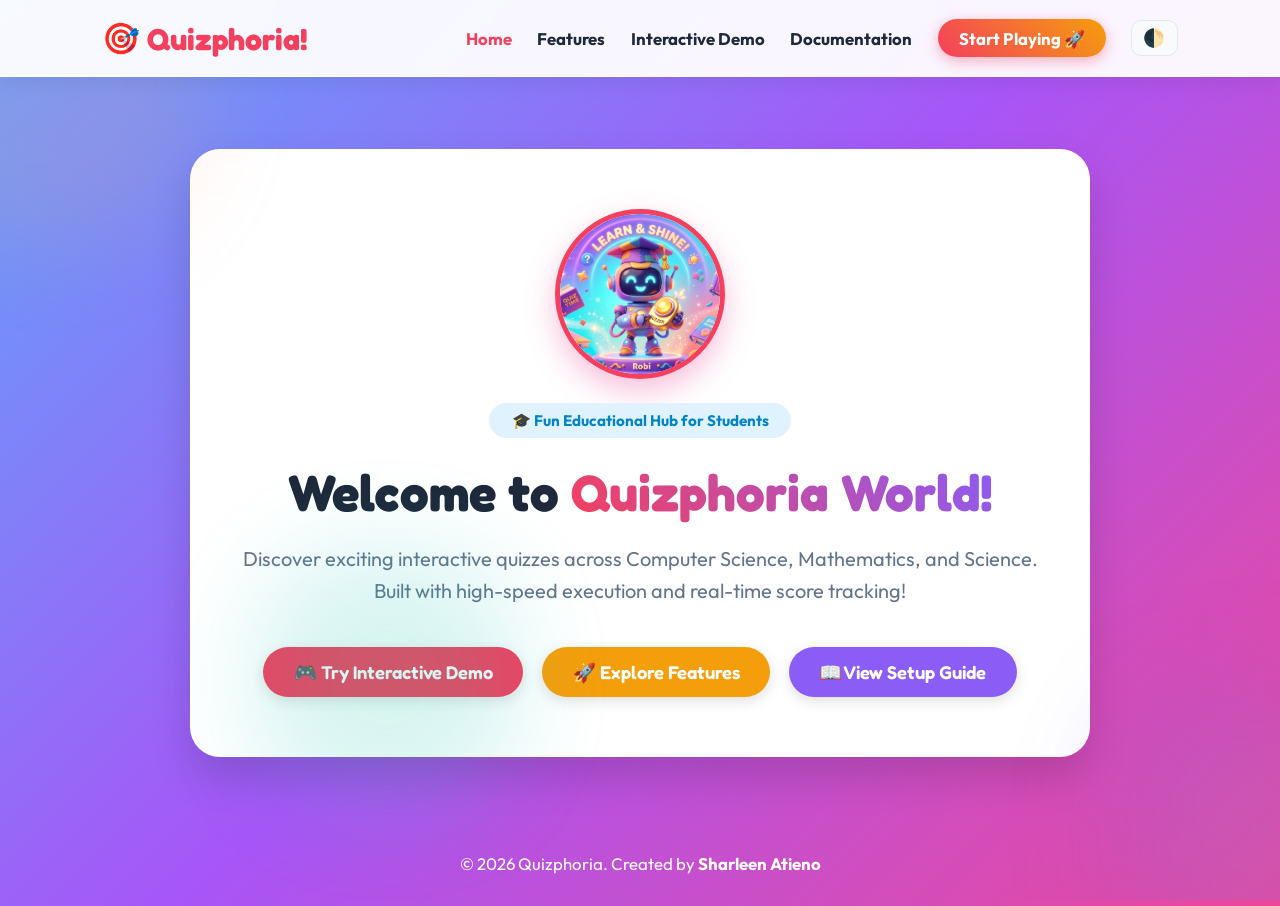
==== public/index.html @ 5a48c1db "feat: comprehensive audit remediation, security hardening, full test suite, and visual overhaul - Sa" ====
<!DOCTYPE html>
<html lang="en">
<head>
  <meta charset="UTF-8">
  <meta name="viewport" content="width=device-width, initial-scale=1.0">
  <title>Quizphoria | Supercharging Student Learning</title>
  <link rel="stylesheet" href="style.css">
</head>
<body>

  <nav class="navbar">
    <a href="index.html" class="logo"><span class="mascot">🎯</span> Quizphoria!</a>
    <ul class="nav-links">
      <li><a href="index.html" class="active">Home</a></li>
      <li><a href="features.html">Features</a></li>
      <li><a href="demo.html">Interactive Demo</a></li>
      <li><a href="docs.html">Documentation</a></li>
      <li><a href="demo.html" class="btn-nav">Start Playing 🚀</a></li>
      <li><button class="theme-toggle-btn theme-toggle" title="Toggle theme">🌓</button></li>
    </ul>
  </nav>

  <header class="hero">
    <div class="hero-card">
      <div class="hero-mascot-wrapper">
        <img src="images/hero_mascot.jpg" alt="Quizphoria Robot Mascot" class="hero-mascot-img">
      </div>
      <span class="hero-badge">🎓 Fun Educational Hub for Students</span>
      <h1>Welcome to <span class="sparkle">Quizphoria World!</span></h1>
      <p>Discover exciting interactive quizzes across Computer Science, Mathematics, and Science. Built with high-speed execution and real-time score tracking!</p>
      
      <div class="btn-group">
        <a href="demo.html" class="btn btn-pink">🎮 Try Interactive Demo</a>
        <a href="features.html" class="btn btn-yellow">🚀 Explore Features</a>
        <a href="docs.html" class="btn btn-purple">📖 View Setup Guide</a>
      </div>
    </div>
  </header>

  <footer class="footer">
    <p>&copy; 2026 Quizphoria. Created by <strong>Sharleen Atieno</strong></p>
  </footer>

  <script src="ui.js"></script>
</body>
</html>
---- public/style.css ----
@import url('https://fonts.googleapis.com/css2?family=Fredoka:wght@400;600;700&family=Outfit:wght@400;500;600;700;800&display=swap');

:root {
  --bg-gradient: linear-gradient(135deg, #60a5fa 0%, #a855f7 50%, #ec4899 100%);
  --nav-bg: rgba(255, 255, 255, 0.94);
  --card-bg: #ffffff;
  --card-border: rgba(255, 255, 255, 0.8);
  --card-shadow: 0 20px 40px rgba(0, 0, 0, 0.15);
  --text-main: #1e293b;
  --text-muted: #64748b;
  --surface-muted: #f8fafc;
  --surface-border: #e2e8f0;
  --input-bg: #ffffff;
  --primary-pink: #f43f5e;
  --primary-purple: #8b5cf6;
  --primary-yellow: #f59e0b;
  --primary-green: #10b981;
  --primary-blue: #06b6d4;
  --radius: 20px;
}

/* Dark mode theme overrides */
.dark {
  --bg-gradient: linear-gradient(135deg, #090d16 0%, #15102a 50%, #200d28 100%);
  --nav-bg: rgba(15, 23, 42, 0.92);
  --card-bg: #1e293b;
  --card-border: rgba(255, 255, 255, 0.08);
  --card-shadow: 0 20px 45px rgba(0, 0, 0, 0.55);
  --text-main: #f8fafc;
  --text-muted: #94a3b8;
  --surface-muted: #0f172a;
  --surface-border: #334155;
  --input-bg: #0f172a;
}

* {
  margin: 0;
  padding: 0;
  box-sizing: border-box;
}

body {
  background: var(--bg-gradient);
  font-family: 'Outfit', sans-serif;
  color: var(--text-main);
  min-height: 100vh;
  position: relative;
  transition: background 0.3s ease, color 0.2s ease;
}

/* Background floating decorative shapes */
.bg-shapes {
  position: fixed;
  left: 0; top: 0; right: 0; bottom: 0;
  z-index: 0;
  pointer-events: none;
  overflow: hidden;
}

.bg-shapes .shape {
  position: absolute;
  width: 320px;
  height: 320px;
  border-radius: 40%;
  filter: blur(50px);
  opacity: 0.18;
  animation: floaty 12s ease-in-out infinite;
}

.bg-shapes .shape.s1 { left: -120px; top: -80px; background: radial-gradient(circle, #ff80bf, #ffb86b); animation-delay: 0s; }
.bg-shapes .shape.s2 { right: -140px; bottom: -90px; background: radial-gradient(circle, #60a5fa, #7c3aed); animation-delay: 2s; }
.bg-shapes .shape.s3 { left: 20%; bottom: 10%; background: radial-gradient(circle, #34d399, #06b6d4); width: 260px; height: 260px; animation-delay: 4s; }

/* --- NAVBAR --- */
.navbar {
  display: flex;
  justify-content: space-between;
  align-items: center;
  padding: 1.2rem 8%;
  background: var(--nav-bg);
  backdrop-filter: blur(12px);
  position: sticky;
  top: 0;
  z-index: 100;
  box-shadow: 0 4px 20px rgba(0, 0, 0, 0.08);
  border-bottom: 1px solid var(--card-border);
}

.logo {
  font-family: 'Fredoka', sans-serif;
  font-size: 1.9rem;
  font-weight: 700;
  color: var(--primary-pink);
  text-decoration: none;
  display: inline-flex;
  align-items: center;
  gap: 0.4rem;
}

.mascot {
  cursor: pointer;
  user-select: none;
}

.nav-links {
  display: flex;
  list-style: none;
  gap: 1.6rem;
  align-items: center;
}

.nav-links a {
  text-decoration: none;
  color: var(--text-main);
  font-weight: 700;
  font-size: 1.05rem;
  transition: transform 0.2s, color 0.2s;
}

.nav-links a:hover,
.nav-links a.active {
  color: var(--primary-pink);
}

.btn-nav {
  background: linear-gradient(45deg, var(--primary-pink), var(--primary-yellow));
  color: white !important;
  padding: 0.55rem 1.3rem;
  border-radius: 50px;
  box-shadow: 0 4px 14px rgba(244, 63, 94, 0.4);
}

.theme-toggle {
  background: var(--surface-muted);
  color: var(--text-main);
  border: 1px solid var(--surface-border);
  padding: 0.4rem 0.7rem;
  border-radius: 10px;
  cursor: pointer;
  font-size: 1.1rem;
  transition: transform 0.2s ease;
}

.theme-toggle:hover {
  transform: translateY(-2px);
}

/* --- HERO SECTION --- */
.hero {
  padding: 4.5rem 8% 3rem;
  text-align: center;
  display: flex;
  justify-content: center;
}

.hero-card {
  background: var(--card-bg);
  color: var(--text-main);
  border-radius: 30px;
  padding: 3.5rem 2.5rem;
  max-width: 900px;
  box-shadow: var(--card-shadow);
  border: 4px solid var(--card-border);
}

.hero-mascot-wrapper {
  margin-bottom: 1.5rem;
  display: flex;
  justify-content: center;
}

.hero-mascot-img {
  width: 170px;
  height: 170px;
  object-fit: cover;
  border-radius: 50%;
  border: 5px solid var(--primary-pink);
  box-shadow: 0 12px 30px rgba(236, 72, 153, 0.35);
  animation: floaty 4s ease-in-out infinite;
  transition: transform 0.3s ease;
}

.hero-mascot-img:hover {
  transform: scale(1.08) rotate(3deg);
}

.hero-badge {
  display: inline-block;
  background: #e0f2fe;
  color: #0284c7;
  padding: 0.5rem 1.4rem;
  border-radius: 50px;
  font-weight: 700;
  font-size: 0.95rem;
  margin-bottom: 1.5rem;
}

.hero h1 {
  font-family: 'Fredoka', sans-serif;
  font-size: 3.2rem;
  line-height: 1.2;
  margin-bottom: 1.2rem;
}

.sparkle {
  color: var(--primary-pink);
  background: linear-gradient(45deg, var(--primary-pink), var(--primary-purple));
  -webkit-background-clip: text;
  -webkit-text-fill-color: transparent;
}

.hero p {
  font-size: 1.25rem;
  color: var(--text-muted);
  margin-bottom: 2.5rem;
  line-height: 1.6;
}

.btn-group {
  display: flex;
  gap: 1.2rem;
  justify-content: center;
  flex-wrap: wrap;
}

.btn {
  padding: 0.85rem 1.9rem;
  border-radius: 50px;
  text-decoration: none;
  font-family: 'Fredoka', sans-serif;
  font-size: 1.15rem;
  font-weight: 600;
  transition: all 0.25s ease;
  display: inline-flex;
  align-items: center;
  gap: 0.5rem;
  cursor: pointer;
  border: none;
  box-shadow: 0 4px 14px rgba(0, 0, 0, 0.12);
}

.btn-pink { background: var(--primary-pink); color: white; }
.btn-yellow { background: var(--primary-yellow); color: white; }
.btn-purple { background: var(--primary-purple); color: white; }

.btn:hover {
  transform: translateY(-3px) scale(1.03);
}

/* --- PAGE CONTAINER & HEADERS --- */
.page-container {
  padding: 3.5rem 8%;
  max-width: 1200px;
  margin: 0 auto;
  position: relative;
  z-index: 1;
}

.page-header {
  text-align: center;
  color: white;
  margin-bottom: 3rem;
}

.page-header h1 {
  font-family: 'Fredoka', sans-serif;
  font-size: 3rem;
  text-shadow: 0 4px 12px rgba(0, 0, 0, 0.25);
  margin-bottom: 0.5rem;
}

.page-header p {
  font-size: 1.3rem;
  opacity: 0.95;
}

/* --- FEATURE CARDS GRID --- */
.feature-grid {
  display: grid;
  grid-template-columns: repeat(auto-fit, minmax(320px, 1fr));
  gap: 2.5rem;
}

.feature-card {
  background: var(--card-bg);
  border-radius: var(--radius);
  overflow: hidden;
  box-shadow: var(--card-shadow);
  border: 1px solid var(--card-border);
  transition: transform 0.3s ease, box-shadow 0.3s ease;
  display: flex;
  flex-direction: column;
}

.feature-card:hover {
  transform: translateY(-8px);
}

.feature-img {
  width: 100%;
  height: 200px;
  object-fit: cover;
  transition: transform 0.5s ease;
}

.feature-card:hover .feature-img {
  transform: scale(1.05);
}

.feature-content {
  padding: 1.8rem;
  flex-grow: 1;
}

.feature-tag {
  display: inline-block;
  padding: 0.3rem 0.85rem;
  border-radius: 50px;
  font-size: 0.8rem;
  font-weight: 800;
  text-transform: uppercase;
  margin-bottom: 0.8rem;
}

.tag-science { background: #dcfce7; color: #15803d; }
.tag-math { background: #fef3c7; color: #b45309; }
.tag-tech { background: #e0e7ff; color: #4338ca; }

.feature-content h3 {
  font-family: 'Fredoka', sans-serif;
  font-size: 1.6rem;
  margin-bottom: 0.6rem;
  color: var(--text-main);
}

.feature-content p {
  color: var(--text-muted);
  font-size: 1rem;
  line-height: 1.6;
}

/* --- QUIZ CONTAINER --- */
.quiz-wrapper {
  background: var(--card-bg);
  color: var(--text-main);
  border-radius: 28px;
  padding: 2.8rem 2.4rem;
  max-width: 760px;
  margin: 0 auto;
  box-shadow: var(--card-shadow);
  border: 4px solid var(--card-border);
  position: relative;
}

.quiz-top {
  display: flex;
  justify-content: space-between;
  align-items: center;
  margin-bottom: 1.5rem;
}

.pill {
  background: var(--surface-muted);
  padding: 0.45rem 1.1rem;
  border-radius: 50px;
  font-weight: 700;
  color: var(--primary-purple);
  border: 1px solid var(--surface-border);
  font-size: 0.95rem;
}

.progress-bar {
  width: 100%;
  height: 12px;
  background: var(--surface-muted);
  border: 1px solid var(--surface-border);
  border-radius: 999px;
  overflow: hidden;
  margin-bottom: 1.2rem;
}

.progress-fill {
  height: 100%;
  width: 0%;
  background: linear-gradient(90deg, var(--primary-pink), var(--primary-yellow));
  transition: width 350ms ease-in-out;
}

.question-text {
  font-family: 'Fredoka', sans-serif;
  font-size: 1.7rem;
  margin-bottom: 1.5rem;
  color: var(--text-main);
  line-height: 1.35;
}

.hint-box {
  background: var(--surface-muted);
  border-left: 4px solid var(--primary-yellow);
  padding: 0.75rem 1rem;
  border-radius: 8px;
  color: var(--text-muted);
  font-size: 0.95rem;
  margin-bottom: 1.5rem;
}

.options-list {
  display: grid;
  gap: 1rem;
}

.opt-btn {
  background: var(--surface-muted);
  border: 2px solid var(--surface-border);
  color: var(--text-main);
  border-radius: 16px;
  padding: 1.1rem 1.3rem;
  font-size: 1.15rem;
  font-family: 'Outfit', sans-serif;
  font-weight: 600;
  text-align: left;
  cursor: pointer;
  transition: all 0.2s ease;
  width: 100%;
}

.opt-btn:hover:not([disabled]) {
  border-color: var(--primary-pink);
  background: rgba(244, 63, 94, 0.08);
  transform: translateY(-2px);
}

.opt-btn.selected {
  border-color: var(--primary-purple) !important;
  background: rgba(139, 92, 246, 0.15) !important;
  box-shadow: 0 0 0 2px var(--primary-purple);
}

.opt-btn.correct {
  background: #dcfce7 !important;
  border-color: var(--primary-green) !important;
  color: #15803d !important;
}

.opt-btn.incorrect {
  background: #ffe4e6 !important;
  border-color: var(--primary-pink) !important;
  color: #9f1239 !important;
}

/* Category & player input bar */
.quiz-controls {
  display: flex;
  gap: 1rem;
  align-items: center;
  margin-bottom: 1.5rem;
  flex-wrap: wrap;
}

#category-select,
#player-name,
#api-category,
#api-payload {
  background: var(--input-bg);
  color: var(--text-main);
  border: 1px solid var(--surface-border);
  padding: 0.6rem 1rem;
  border-radius: 12px;
  font-family: 'Outfit', sans-serif;
  font-size: 1rem;
}

#category-select:focus,
#player-name:focus,
#api-category:focus,
#api-payload:focus {
  outline: none;
  border-color: var(--primary-purple);
  box-shadow: 0 0 0 3px rgba(139, 92, 246, 0.2);
}

/* Leaderboard */
#leaderboard {
  background: var(--surface-muted);
  border: 1px solid var(--surface-border);
  color: var(--text-main);
  border-radius: 16px;
  padding: 1.2rem 1.4rem;
  box-shadow: 0 4px 15px rgba(0, 0, 0, 0.05);
}

#leaderboard ol {
  padding-left: 1.4rem;
}

#leaderboard li {
  margin: 0.6rem 0;
  font-size: 1.05rem;
}

/* Results breakdown */
.results-review {
  margin-top: 1.8rem;
  text-align: left;
  display: flex;
  flex-direction: column;
  gap: 0.9rem;
}

.review-item {
  background: var(--surface-muted);
  border: 1px solid var(--surface-border);
  padding: 1rem 1.2rem;
  border-radius: 14px;
}

.review-item.pass {
  border-left: 5px solid var(--primary-green);
}

.review-item.fail {
  border-left: 5px solid var(--primary-pink);
}

.review-item h4 {
  font-size: 1.1rem;
  margin-bottom: 0.4rem;
  color: var(--text-main);
}

.review-item p {
  font-size: 0.95rem;
  color: var(--text-muted);
  margin-top: 0.2rem;
}

/* Docs interactive test box */
.api-box {
  background: var(--card-bg);
  border: 1px solid var(--surface-border);
  color: var(--text-main);
  border-radius: 14px;
  padding: 1.4rem;
  box-shadow: var(--card-shadow);
}

#confetti-canvas {
  position: fixed;
  left: 0;
  top: 0;
  width: 100%;
  height: 100%;
  pointer-events: none;
  z-index: 2000;
}

/* --- FOOTER --- */
.footer {
  text-align: center;
  padding: 3rem 1rem 2rem;
  color: white;
  font-size: 1.05rem;
  position: relative;
  z-index: 1;
}

/* Animations */
@keyframes floaty {
  0% { transform: translateY(0px); }
  50% { transform: translateY(-10px); }
  100% { transform: translateY(0px); }
}

@media (max-width: 768px) {
  .navbar { padding: 1rem 5%; }
  .nav-links { gap: 0.8rem; font-size: 0.95rem; }
  .hero h1 { font-size: 2.3rem; }
  .page-header h1 { font-size: 2.2rem; }
  .quiz-wrapper { padding: 1.8rem 1.4rem; }
  .question-text { font-size: 1.35rem; }
  .opt-btn { font-size: 1.05rem; padding: 0.9rem 1rem; }
}
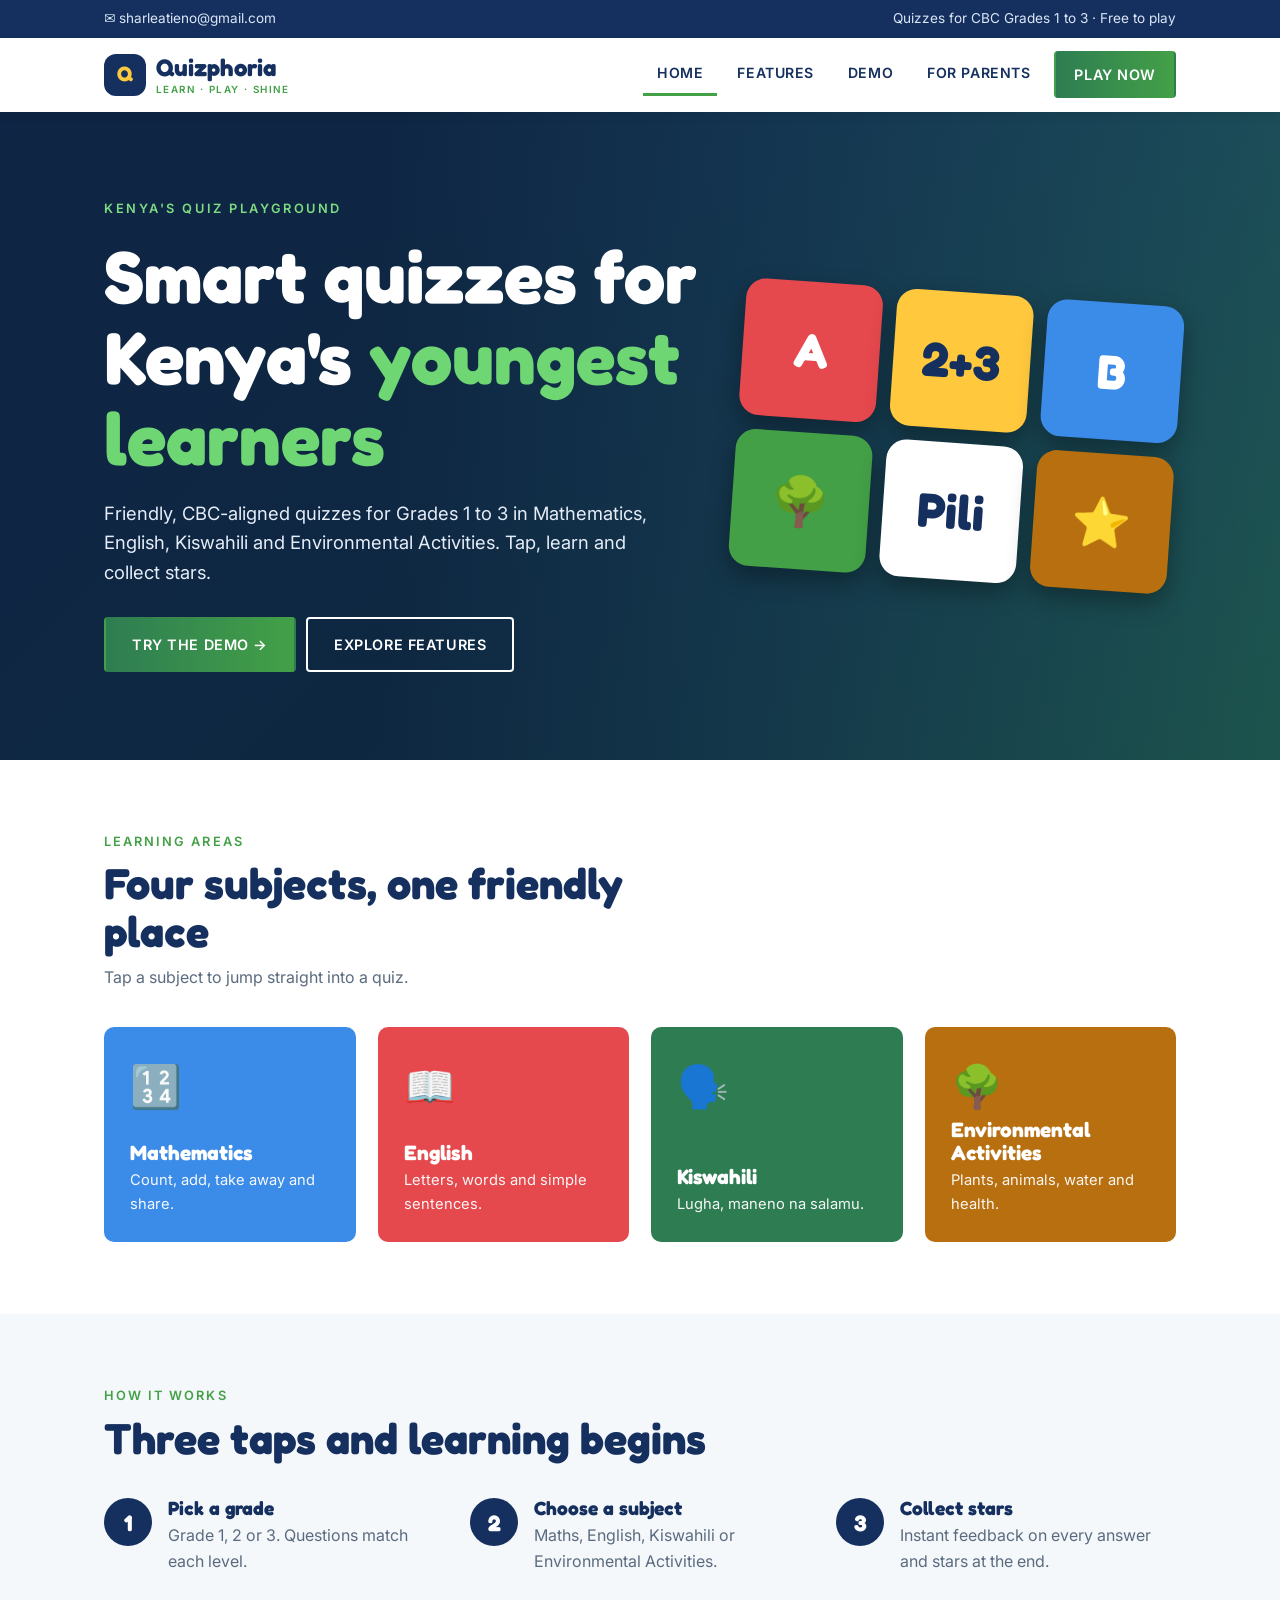
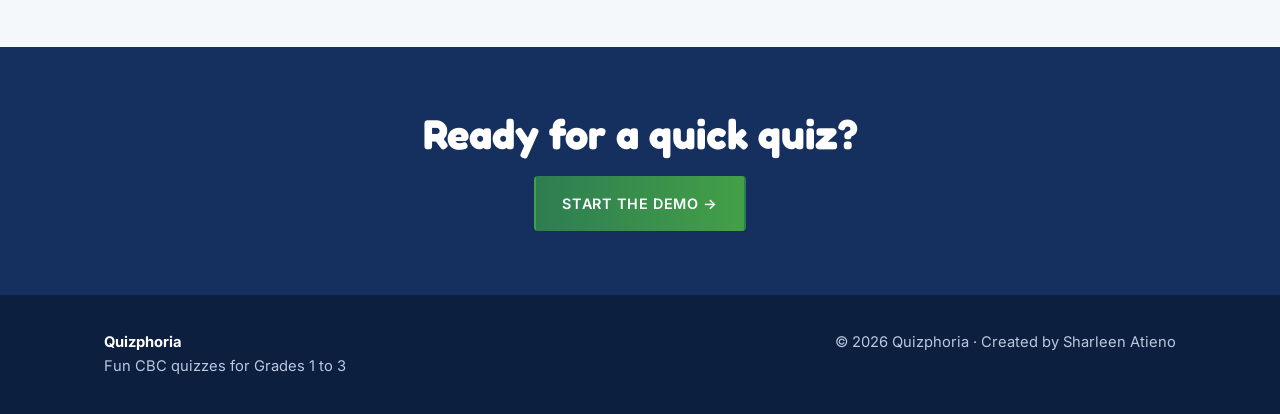
==== commit 95482aac: "Redesign Quizphoria for CBC lower primary" ====
--- a/public/index.html
+++ b/public/index.html
@@ -1,46 +1,240 @@
 <!DOCTYPE html>
 <html lang="en">
 <head>
-  <meta charset="UTF-8">
-  <meta name="viewport" content="width=device-width, initial-scale=1.0">
-  <title>Quizphoria | Supercharging Student Learning</title>
-  <link rel="stylesheet" href="style.css">
+<meta charset="UTF-8">
+<meta name="viewport" content="width=device-width, initial-scale=1">
+<title>Quizphoria – Smart quizzes for Kenya's young learners</title>
+<link href="https://fonts.googleapis.com/css2?family=Fredoka:wght@500;600;700&family=Inter:wght@400;500;600&display=swap" rel="stylesheet">
+<style>
+:root{--navy:#15305f;--navy2:#0c1f3f;--green:#43a047;--green2:#2e7d52;--sun:#ffc83d;--red:#e5484d;--sky:#3b8be8;--ink:#1b2a3d;--mute:#5b6b7f;--bg:#f5f8fb;--hero:linear-gradient(135deg,#2a5fa8,#2e8a5f)}
+*{box-sizing:border-box}html{scroll-behavior:smooth}
+body{margin:0;font-family:Inter,system-ui,sans-serif;color:var(--ink);background:#fff;line-height:1.6}
+h1,h2,h3,.logo{font-family:Fredoka,system-ui,sans-serif;line-height:1.1;margin:0}
+button{font:inherit;cursor:pointer}a{color:inherit}
+:focus-visible{outline:3px solid var(--sky);outline-offset:3px}
+.wrap{max-width:1120px;margin:auto;padding:0 24px}
+.topbar{background:var(--navy);color:#dbe6f7;font-size:.85rem;padding:8px 0}.topbar .wrap{display:flex;justify-content:space-between;gap:10px;flex-wrap:wrap}
+header{background:#fff;position:sticky;top:0;z-index:20;box-shadow:0 2px 12px #0001}
+header .wrap{display:flex;align-items:center;justify-content:space-between;height:74px;gap:16px}
+.logo{display:flex;align-items:center;gap:10px;text-decoration:none;color:var(--navy);font-size:1.5rem;font-weight:700}
+.logo i{font-style:normal;display:grid;place-items:center;width:42px;height:42px;border-radius:12px;background:var(--navy);color:var(--sun);font-size:1.3rem}
+.logo small{display:block;font:600 .62rem Inter;letter-spacing:.14em;color:var(--green);margin-top:2px}
+nav{display:flex;align-items:center;gap:6px}
+nav a{padding:8px 14px;font-weight:600;font-size:.88rem;letter-spacing:.04em;text-transform:uppercase;text-decoration:none;color:var(--navy);border-bottom:3px solid transparent}
+nav a.on{border-color:var(--green)}nav a:hover{color:var(--green2)}
+.btn{display:inline-flex;align-items:center;gap:8px;border:2px solid transparent;padding:14px 26px;font-weight:600;letter-spacing:.04em;text-transform:uppercase;font-size:.9rem;text-decoration:none;border-radius:4px}
+.g{background:linear-gradient(90deg,var(--green2),var(--green));color:#fff}.w{border-color:#fff;color:#fff}.n{border-color:var(--navy);color:var(--navy)}
+nav .btn{padding:10px 18px;margin-left:4px}nav .btn.g{color:#fff;border-bottom:2px solid transparent}
+.menu{display:none;background:none;border:2px solid var(--navy);border-radius:6px;padding:6px 12px;color:var(--navy);font-weight:600}
+.page{display:none}.page.on{display:block}
+/* hero */
+.hero{min-height:72vh;display:flex;align-items:center;color:#fff;background:linear-gradient(90deg,#0b1f3ae6 30%,#0b1f3a80),var(--hero);background-size:cover;background-position:center}
+.hero .wrap{display:grid;grid-template-columns:1.15fr .85fr;gap:40px;align-items:center;padding-top:60px;padding-bottom:60px}
+.kick{color:#7ddc82;font-weight:600;letter-spacing:.2em;font-size:.8rem;text-transform:uppercase;margin-bottom:16px}
+.hero h1{font-size:clamp(2.5rem,6.5vw,4.6rem);font-weight:700}.hero h1 b{color:#6fd674}
+.hero p{font-size:1.15rem;max-width:46ch;margin:20px 0 30px;color:#e5edf8}.hero .btn+.btn{margin-left:10px}
+.tiles{display:grid;grid-template-columns:repeat(3,1fr);gap:14px;transform:rotate(4deg)}
+.tiles span{aspect-ratio:1;display:grid;place-items:center;border-radius:20px;font:700 clamp(1.8rem,4vw,3rem) Fredoka;color:#fff;box-shadow:0 10px 24px #0005}
+.tiles span:nth-child(1){background:var(--red)}.tiles span:nth-child(2){background:var(--sun);color:var(--navy)}.tiles span:nth-child(3){background:var(--sky)}
+.tiles span:nth-child(4){background:var(--green)}.tiles span:nth-child(5){background:#fff;color:var(--navy)}.tiles span:nth-child(6){background:#b86f0f}
+/* sections */
+section.s{padding:72px 0}.alt{background:var(--bg)}
+.head{max-width:620px;margin-bottom:36px}.head h2{font-size:clamp(1.9rem,4vw,2.7rem);color:var(--navy)}.head p{color:var(--mute);margin:10px 0 0}
+.eyebrow{color:var(--green);font-weight:600;font-size:.8rem;letter-spacing:.16em;text-transform:uppercase;margin-bottom:8px}
+.grid{display:grid;grid-template-columns:repeat(auto-fit,minmax(240px,1fr));gap:22px}
+.sub{border:0;text-align:left;border-radius:10px;padding:26px;color:#fff;min-height:200px;display:flex;flex-direction:column;justify-content:space-between;font-family:inherit}
+.sub .e{font-size:2.6rem}.sub h3{font-size:1.3rem}.sub p{margin:4px 0 0;font-size:.92rem;opacity:.95}.sub:hover{transform:translateY(-4px)}
+.c1{background:var(--sky)}.c2{background:var(--red)}.c3{background:var(--green2)}.c4{background:#b86f0f}
+.card{background:#fff;border:1px solid #e1e8f0;border-top:5px solid var(--green);padding:26px;border-radius:6px}
+.card:nth-child(3n+2){border-top-color:var(--sky)}.card:nth-child(3n){border-top-color:var(--sun)}
+.card h3{color:var(--navy);font-size:1.25rem;margin-bottom:6px}.card p{margin:0;color:var(--mute)}
+.steps{display:grid;grid-template-columns:repeat(auto-fit,minmax(230px,1fr));gap:26px;counter-reset:s}
+.step{counter-increment:s;padding-left:64px;position:relative}
+.step:before{content:counter(s);position:absolute;left:0;top:0;width:48px;height:48px;border-radius:50%;background:var(--navy);color:#fff;display:grid;place-items:center;font:700 1.4rem Fredoka}
+.step h3{color:var(--navy);font-size:1.2rem}.step p{margin:4px 0 0;color:var(--mute)}
+.cta{background:var(--navy);color:#fff;text-align:center;padding:64px 24px}.cta h2{font-size:clamp(1.8rem,4vw,2.6rem);margin-bottom:20px}
+/* demo */
+.pgrades{display:flex;gap:12px;flex-wrap:wrap;margin:0 0 20px}
+.grade{width:96px;height:96px;border:2px solid var(--navy);background:#fff;color:var(--navy);border-radius:12px;font-weight:600;line-height:1}
+.grade b{display:block;font:700 2.4rem Fredoka}.grade span{font-size:.8rem}.grade[aria-pressed=true]{background:var(--navy);color:#fff}
+#hint{font-weight:600;color:var(--navy);min-height:1.6em;margin:0 0 14px}
+.pick{display:grid;grid-template-columns:repeat(auto-fit,minmax(190px,1fr));gap:12px}.pick .sub{min-height:76px;flex-direction:row;align-items:center;gap:12px;padding:14px 18px}.pick .sub .e{font-size:1.8rem}.pick h3{font-size:1.05rem}
+#quiz{display:none;background:#fff;border:2px solid var(--navy);border-radius:14px;padding:28px;margin-top:28px;box-shadow:8px 8px 0 var(--navy)}
+.top{display:flex;align-items:center;gap:12px;margin-bottom:14px}.bar{flex:1;height:12px;background:#e1e8f0;border-radius:9px;overflow:hidden}.bar i{display:block;height:100%;width:0;background:var(--green);transition:width .3s}
+.back{background:none;border:2px solid var(--navy);color:var(--navy);border-radius:8px;padding:4px 12px}
+#q{font:600 clamp(1.4rem,4vw,2rem) Fredoka;margin:12px 0 20px}
+.opts{display:grid;grid-template-columns:repeat(auto-fit,minmax(150px,1fr));gap:12px}
+.opt{padding:16px;border-radius:10px;border:2px solid var(--navy);background:#fff;color:var(--navy);font-weight:600;font-size:1.15rem}
+.opt:hover:not(:disabled){background:var(--sun)}.opt.good{background:var(--green);color:#fff;border-color:var(--green)}.opt.bad{background:var(--red);color:#fff;border-color:var(--red)}
+#fb{min-height:2em;font-weight:600;margin:14px 0 8px}
+.next{background:var(--navy);color:#fff;border:0;border-radius:8px;padding:12px 26px;font-weight:600;display:none}
+#end{text-align:center;display:none}#end .stars{font-size:2.6rem}
+footer{background:var(--navy2);color:#b9c8df;padding:36px 0;font-size:.92rem}footer .wrap{display:flex;justify-content:space-between;gap:16px;flex-wrap:wrap}footer b{color:#fff}
+@media (max-width:900px){.hero .wrap{grid-template-columns:1fr}.tiles{max-width:340px;transform:none}.menu{display:block}
+ nav{display:none;position:absolute;left:0;right:0;top:74px;background:#fff;flex-direction:column;align-items:stretch;padding:12px 24px 20px;box-shadow:0 10px 20px #0002}nav.open{display:flex}.hero .btn+.btn{margin:10px 0 0}}
+@media (prefers-reduced-motion:reduce){*{transition:none!important;scroll-behavior:auto!important}}
+</style>
 </head>
 <body>
-
-  <nav class="navbar">
-    <a href="index.html" class="logo"><span class="mascot">🎯</span> Quizphoria!</a>
-    <ul class="nav-links">
-      <li><a href="index.html" class="active">Home</a></li>
-      <li><a href="features.html">Features</a></li>
-      <li><a href="demo.html">Interactive Demo</a></li>
-      <li><a href="docs.html">Documentation</a></li>
-      <li><a href="demo.html" class="btn-nav">Start Playing 🚀</a></li>
-      <li><button class="theme-toggle-btn theme-toggle" title="Toggle theme">🌓</button></li>
-    </ul>
+<div class="topbar"><div class="wrap"><span>✉ sharleatieno@gmail.com</span><span>Quizzes for CBC Grades 1 to 3 · Free to play</span></div></div>
+<header><div class="wrap">
+  <a class="logo" href="#home"><i>Q</i><div>Quizphoria<small>LEARN · PLAY · SHINE</small></div></a>
+  <button class="menu" id="menu" aria-label="Open menu">Menu</button>
+  <nav id="nav">
+    <a href="#home" data-p="home">Home</a><a href="#features" data-p="features">Features</a><a href="#demo" data-p="demo">Demo</a><a href="#parents" data-p="parents">For Parents</a>
+    <a class="btn g" href="#demo">Play now</a>
   </nav>
-
-  <header class="hero">
-    <div class="hero-card">
-      <div class="hero-mascot-wrapper">
-        <img src="images/hero_mascot.jpg" alt="Quizphoria Robot Mascot" class="hero-mascot-img">
-      </div>
-      <span class="hero-badge">🎓 Fun Educational Hub for Students</span>
-      <h1>Welcome to <span class="sparkle">Quizphoria World!</span></h1>
-      <p>Discover exciting interactive quizzes across Computer Science, Mathematics, and Science. Built with high-speed execution and real-time score tracking!</p>
-      
-      <div class="btn-group">
-        <a href="demo.html" class="btn btn-pink">🎮 Try Interactive Demo</a>
-        <a href="features.html" class="btn btn-yellow">🚀 Explore Features</a>
-        <a href="docs.html" class="btn btn-purple">📖 View Setup Guide</a>
-      </div>
-    </div>
-  </header>
-
-  <footer class="footer">
-    <p>&copy; 2026 Quizphoria. Created by <strong>Sharleen Atieno</strong></p>
-  </footer>
-
-  <script src="ui.js"></script>
+</div></header>
+
+<!-- HOME -->
+<main class="page" id="home">
+  <div class="hero"><div class="wrap">
+    <div>
+      <div class="kick">Kenya's quiz playground</div>
+      <h1>Smart quizzes for Kenya's <b>youngest learners</b></h1>
+      <p>Friendly, CBC-aligned quizzes for Grades 1 to 3 in Mathematics, English, Kiswahili and Environmental Activities. Tap, learn and collect stars.</p>
+      <a class="btn g" href="#demo">Try the demo →</a><a class="btn w" href="#features">Explore features</a>
+    </div>
+    <div class="tiles" aria-hidden="true"><span>A</span><span>2+3</span><span>B</span><span>🌳</span><span>Pili</span><span>⭐</span></div>
+  </div></div>
+
+  <section class="s"><div class="wrap">
+    <div class="head"><div class="eyebrow">Learning areas</div><h2>Four subjects, one friendly place</h2><p>Tap a subject to jump straight into a quiz.</p></div>
+    <div class="grid" id="homeAreas"></div>
+  </div></section>
+
+  <section class="s alt"><div class="wrap">
+    <div class="head"><div class="eyebrow">How it works</div><h2>Three taps and learning begins</h2></div>
+    <div class="steps">
+      <div class="step"><h3>Pick a grade</h3><p>Grade 1, 2 or 3. Questions match each level.</p></div>
+      <div class="step"><h3>Choose a subject</h3><p>Maths, English, Kiswahili or Environmental Activities.</p></div>
+      <div class="step"><h3>Collect stars</h3><p>Instant feedback on every answer and stars at the end.</p></div>
+    </div>
+  </div></section>
+  <div class="cta"><h2>Ready for a quick quiz?</h2><a class="btn g" href="#demo">Start the demo →</a></div>
+</main>
+
+<!-- FEATURES -->
+<main class="page" id="features">
+  <section class="s"><div class="wrap">
+    <div class="head"><div class="eyebrow">Features</div><h2>Built for small learners and busy teachers</h2><p>Everything is designed to be quick, clear and encouraging.</p></div>
+    <div class="grid">
+      <div class="card"><h3>CBC-aligned content</h3><p>Questions are grouped by grade and learning area for Lower Primary.</p></div>
+      <div class="card"><h3>Instant feedback</h3><p>The right answer shows in green straight away so children learn from every question.</p></div>
+      <div class="card"><h3>Stars and rewards</h3><p>A star for every correct answer keeps young learners motivated.</p></div>
+      <div class="card"><h3>Grade levels</h3><p>Grade 1, 2 and 3 each get their own questions, from counting to multiplying.</p></div>
+      <div class="card"><h3>Phone friendly</h3><p>Big buttons and a layout that works on phones, tablets and computers.</p></div>
+      <div class="card"><h3>No sign-up</h3><p>Open the page and play. No accounts, no ads and no personal details.</p></div>
+    </div>
+  </div></section>
+  <div class="cta"><h2>See it in action</h2><a class="btn g" href="#demo">Try the demo →</a></div>
+</main>
+
+<!-- DEMO -->
+<main class="page" id="demo">
+  <section class="s"><div class="wrap">
+    <div class="head"><div class="eyebrow">Interactive demo</div><h2>Choose your grade and subject</h2><p>Pick a grade first, then a subject to begin.</p></div>
+    <div class="pgrades" id="gradeBtns"></div>
+    <p id="hint"></p>
+    <div class="pick grid" id="areaBtns"></div>
+    <div id="quiz" aria-live="polite">
+      <div class="top"><button class="back" id="back">Close</button><div class="bar"><i id="prog"></i></div><span id="count"></span></div>
+      <div id="playbox"><div id="q"></div><div class="opts" id="opts"></div><div id="fb"></div><button class="next" id="next">Next question</button></div>
+      <div id="end"><div class="stars" id="stars"></div><h2 id="msg"></h2><p id="sc"></p><button class="next" style="display:inline-block" id="again">Play again</button></div>
+    </div>
+  </div></section>
+</main>
+
+<!-- PARENTS -->
+<main class="page" id="parents">
+  <section class="s"><div class="wrap">
+    <div class="head"><div class="eyebrow">For parents and teachers</div><h2>A safe place to practise</h2><p>Quizphoria supports learning at home and in class with short, focused quizzes.</p></div>
+    <div class="grid">
+      <div class="card"><h3>Grade 1</h3><p>Counting and adding small numbers, letter sounds, greetings in Kiswahili, pets, water and the sun.</p></div>
+      <div class="card"><h3>Grade 2</h3><p>Adding and taking away, short sentences and opposites, days of the week and plants and animals.</p></div>
+      <div class="card"><h3>Grade 3</h3><p>Multiplying and halves, past tense and plurals, everyday Kiswahili words, water sources and soil care.</p></div>
+    </div>
+  </div></section>
+  <section class="s alt"><div class="wrap"><div class="head" style="margin:0"><div class="eyebrow">Get in touch</div><h2>Questions or feedback?</h2><p>Email sharleatieno@gmail.com. Teachers are welcome to suggest new questions.</p></div></div></section>
+</main>
+
+<footer><div class="wrap"><div><b>Quizphoria</b><br>Fun CBC quizzes for Grades 1 to 3</div><div>© 2026 Quizphoria · Created by Sharleen Atieno</div></div></footer>
+
+<script>
+const AREAS=[
+ {id:'math',name:'Mathematics',emoji:'🔢',cls:'c1',sub:'Count, add, take away and share.'},
+ {id:'eng',name:'English',emoji:'📖',cls:'c2',sub:'Letters, words and simple sentences.'},
+ {id:'kis',name:'Kiswahili',emoji:'🗣️',cls:'c3',sub:'Lugha, maneno na salamu.'},
+ {id:'env',name:'Environmental Activities',emoji:'🌳',cls:'c4',sub:'Plants, animals, water and health.'}
+];
+// [grade, question, options, index of correct option]
+const Q={
+ math:[[1,'🍎🍎🍎 + 🍎🍎 = ?',['4','5','6'],1],[1,'Which number is bigger: 7 or 4?',['7','4','Same'],0],[1,'What number comes after 9?',['8','10','11'],1],
+  [2,'12 + 7 = ?',['18','19','20'],1],[2,'25 − 10 = ?',['15','35','14'],0],[2,'Count in 2s: 2, 4, 6, __',['7','8','9'],1],
+  [3,'6 × 3 = ?',['12','18','21'],1],[3,'100 − 40 = ?',['60','50','70'],0],[3,'Half of 20 is?',['5','15','10'],2]],
+ eng:[[1,'Which word starts with the letter b?',['ball','cat','sun'],0],[1,'I ___ a boy.',['is','am','are'],1],[1,'One cat, two ___',['cat','cats','cates'],1],
+  [2,'She ___ to school.',['go','goes','going'],1],[2,'The opposite of big is?',['small','tall','long'],0],[2,'Which one is a place?',['run','blue','market'],2],
+  [3,'Yesterday I ___ to the shop.',['walk','walked','walking'],1],[3,'Which word is a noun?',['table','run','quickly'],0],[3,'The plural of child is?',['childs','children','childes'],1]],
+ kis:[[1,'Hujambo? Jibu ni:',['Sijambo','Kesho','Maji'],0],[1,'Jani lina rangi gani?',['Nyekundu','Kijani','Nyeusi'],1],[1,'Baba na mama ni:',['Wazazi','Walimu','Wageni'],0],
+  [2,'Moja, mbili, ___',['nne','tatu','sita'],1],[2,'Siku baada ya Jumatatu ni:',['Jumanne','Jumapili','Ijumaa'],0],[2,'Wingi wa kitabu ni:',['kitabu','vitabu','mitabu'],1],
+  [3,'Wingi wa mtoto ni:',['mtoto','vitoto','watoto'],2],[3,'Kinyume cha kubwa ni:',['ndogo','refu','pana'],0],[3,'Chakula kinachotengenezwa kwa unga wa mahindi:',['Ugali','Chai','Embe'],0]],
+ env:[[1,'What gives us light in the day?',['Moon','Sun','Stars'],1],[1,'Which one is a pet?',['Lion','Dog','Elephant'],1],[1,'We drink clean ___',['water','soil','sand'],0],
+  [2,'Plants need water and ___ to grow.',['sunlight','plastic','salt'],0],[2,'Which is a domestic animal?',['Cow','Zebra','Giraffe'],0],[2,'Before eating we wash our hands with soap and ___',['sand','water','oil'],1],
+  [3,'Which is a source of water?',['River','Road','Roof tile'],0],[3,'Where do fish live?',['In water','In trees','Underground'],0],[3,'Cutting trees without planting new ones causes:',['Soil erosion','More rain','Clean air'],0]]
+};
+const $=id=>document.getElementById(id);
+let grade=null,pending=null,items=[],i=0,score=0;
+
+/* simple page router: #home #features #demo #parents */
+function route(){
+  const p=(location.hash||'#home').slice(1);const page=$(p)?p:'home';
+  document.querySelectorAll('.page').forEach(s=>s.classList.toggle('on',s.id===page));
+  document.querySelectorAll('nav a[data-p]').forEach(a=>a.classList.toggle('on',a.dataset.p===page));
+  $('nav').classList.remove('open');window.scrollTo(0,0);
+}
+addEventListener('hashchange',route);route();
+$('menu').onclick=()=>$('nav').classList.toggle('open');
+
+function areaBtn(a,parent,showSub,cb){
+  const b=document.createElement('button');b.className='sub '+a.cls;
+  b.innerHTML=`<span class="e">${a.emoji}</span><div><h3>${a.name}</h3>${showSub?`<p>${a.sub}</p>`:''}</div>`;
+  b.onclick=()=>cb(a);parent.append(b);
+}
+AREAS.forEach(a=>areaBtn(a,$('homeAreas'),true,a=>{pending=a;
+  $('hint').textContent=`${a.name} chosen. Now tap your grade.`;location.hash='demo'}));
+AREAS.forEach(a=>areaBtn(a,$('areaBtns'),false,a=>{pending=a;
+  if(grade)start(a);else $('hint').textContent='First tap your grade above 👆'}));
+[1,2,3].forEach(g=>{
+  const b=document.createElement('button');b.className='grade';b.setAttribute('aria-pressed','false');
+  b.innerHTML=`<span>Grade</span><b>${g}</b>`;
+  b.onclick=()=>{grade=g;document.querySelectorAll('.grade').forEach(x=>x.setAttribute('aria-pressed',x===b));
+    if(pending)start(pending);else{$('hint').textContent=`Grade ${g}: now choose a subject.`;stop()}};
+  $('gradeBtns').append(b);
+});
+function stop(){$('quiz').style.display='none'}
+function start(a){
+  items=Q[a.id].filter(q=>q[0]===grade);i=0;score=0;$('hint').textContent=`${a.name} · Grade ${grade}`;
+  $('end').style.display='none';$('playbox').style.display='block';$('quiz').style.display='block';
+  $('back').onclick=stop;$('again').onclick=()=>start(a);show();$('quiz').scrollIntoView({behavior:'smooth',block:'center'});
+}
+function show(){
+  const [,q,o]=items[i];$('q').textContent=q;$('fb').textContent='';$('next').style.display='none';
+  $('count').textContent=`${i+1}/${items.length}`;$('prog').style.width=(i/items.length*100)+'%';$('opts').innerHTML='';
+  o.forEach((t,k)=>{const b=document.createElement('button');b.className='opt';b.textContent=t;b.onclick=()=>pick(k);$('opts').append(b)});
+}
+function pick(k){
+  const c=items[i][3],bs=[...document.querySelectorAll('.opt')];
+  bs.forEach(b=>b.disabled=true);bs[c].classList.add('good');
+  if(k===c){score++;$('fb').textContent='⭐ Correct! Well done!'}else{bs[k].classList.add('bad');$('fb').textContent='Not this time. The green answer is correct.'}
+  $('next').style.display='inline-block';$('next').textContent=i===items.length-1?'See my stars':'Next question';
+  $('next').onclick=()=>{i++;i<items.length?show():finish()};$('next').focus();
+}
+function finish(){
+  $('prog').style.width='100%';$('playbox').style.display='none';$('end').style.display='block';
+  $('stars').textContent='⭐'.repeat(score)+'☆'.repeat(items.length-score);
+  $('msg').textContent=score===items.length?'Super job!':score>0?'Good try!':'Keep practising!';
+  $('sc').textContent=`You got ${score} out of ${items.length}.`;
+}
+</script>
 </body>
 </html>
